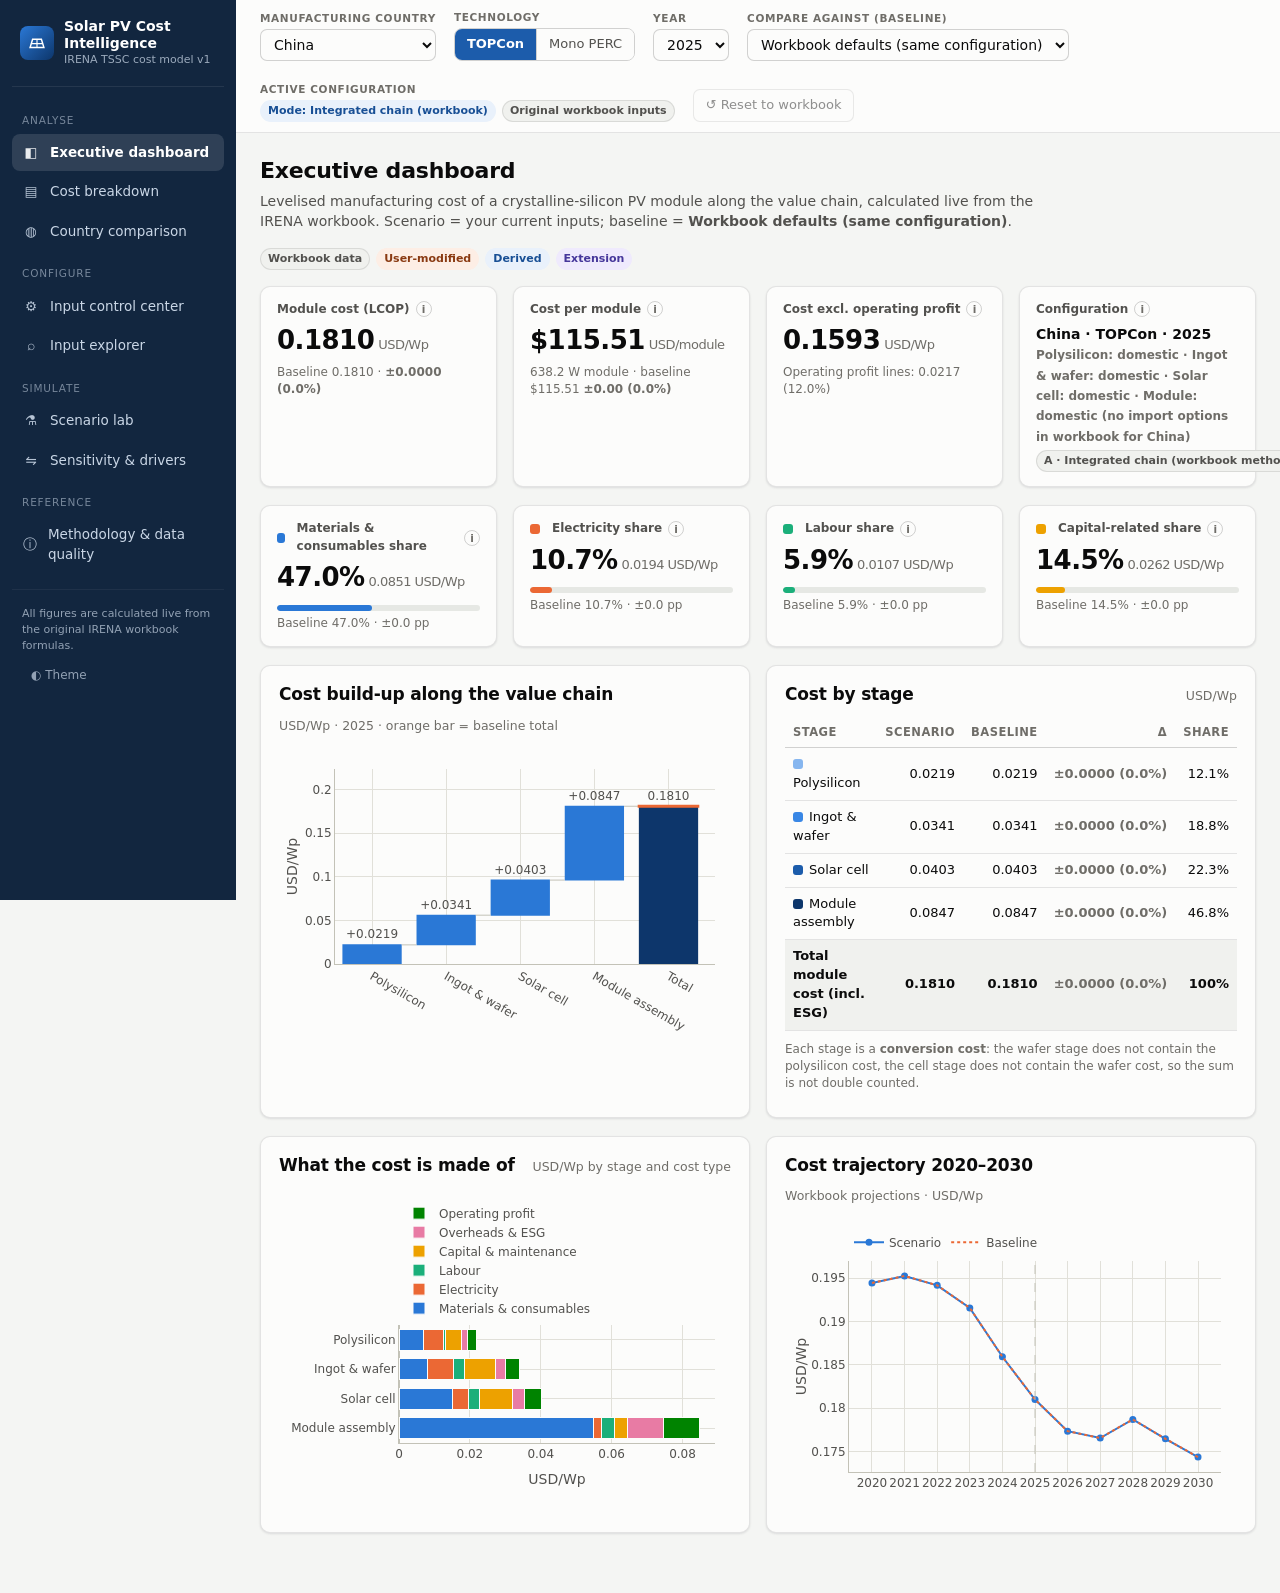
==== app/index.html @ 9cbb44c2 "Add interactive Solar PV manufacturing cost platform built on the IRENA workbook - Workbook ingestio" ====
<!doctype html>
<html lang="en">
<head>
  <meta charset="utf-8">
  <meta name="viewport" content="width=device-width, initial-scale=1">
  <title>Solar PV Cost Intelligence</title>
  <meta name="description" content="Interactive solar PV manufacturing cost analysis built on the IRENA TSSC Solar PV Manufacturing Cost Model v1 workbook.">
  <link rel="icon" href="data:image/svg+xml,%3Csvg xmlns='http://www.w3.org/2000/svg' viewBox='0 0 32 32'%3E%3Crect width='32' height='32' rx='7' fill='%231c5cab'/%3E%3Cpath d='M7 21h18l-3-10H10z' fill='none' stroke='white' stroke-width='2'/%3E%3Cpath d='M9 16h14M16 11v10' stroke='white' stroke-width='1.5'/%3E%3C/svg%3E">
  <link rel="stylesheet" href="assets/css/app.css">
</head>
<body>
  <div class="layout">
    <aside class="sidebar">
      <div class="brand">
        <div class="brand-mark" aria-hidden="true">
          <svg width="20" height="20" viewBox="0 0 32 32"><path d="M5 23h22l-4-13H9z" fill="none" stroke="#fff" stroke-width="2.4"/><path d="M7 17h18M16 10v13" stroke="#fff" stroke-width="1.8"/></svg>
        </div>
        <div>
          <div class="brand-title">Solar PV Cost Intelligence</div>
          <div class="brand-sub">IRENA TSSC cost model v1</div>
        </div>
      </div>
      <nav class="nav" id="nav"></nav>
      <div class="sidebar-foot">
        All figures are calculated live from the original IRENA workbook formulas.
        <div style="margin-top:8px"><button class="btn small ghost" style="color:inherit" data-action="toggle-theme">◐ Theme</button></div>
      </div>
    </aside>
    <div class="main">
      <header class="topbar" id="topbar"></header>
      <main class="content" id="content"><div class="empty">Loading model…</div></main>
    </div>
  </div>
  <div class="modal-back" id="modal"><div class="modal" role="dialog" aria-modal="true" id="modal-body"></div></div>
  <div class="toast" id="toast"></div>
  <input type="file" id="file-import" accept="application/json,.json" hidden>

  <script src="assets/vendor/plotly-2.35.2.min.js"></script>
  <script src="data/model_data.js"></script>
  <script src="assets/js/formula.js"></script>
  <script src="assets/js/engine.js"></script>
  <script src="assets/js/model.js"></script>
  <script src="assets/js/analysis.js"></script>
  <script src="assets/js/app.js"></script>
  <script src="assets/js/pages.js"></script>
</body>
</html>
---- app/assets/css/app.css ----
/* Solar PV Manufacturing Cost Intelligence Platform — styles */
:root {
  color-scheme: light;
  --page: #f4f5f3;
  --surface: #fcfcfb;
  --surface-2: #f0f1ee;
  --surface-3: #e6e8e4;
  --ink: #0b0b0b;
  --ink-2: #52514e;
  --ink-3: #6f6d68;
  --grid: #e1e0d9;
  --axis: #c3c2b7;
  --border: rgba(11, 11, 11, 0.10);
  --border-strong: rgba(11, 11, 11, 0.18);
  --accent: #1c5cab;
  --accent-soft: #e3eefc;
  --accent-ink: #0d366b;
  --good: #006300;
  --bad: #b42323;
  --warn-bg: #fff4dc;
  --warn-ink: #6b4a00;
  --info-bg: #e9f1fb;
  --info-ink: #184f95;
  --mod-bg: #fdeee5;
  --mod-ink: #8a3a12;
  --ext-bg: #efeafd;
  --ext-ink: #46379b;
  --sidebar: #12263f;
  --sidebar-ink: #c9d6e6;
  --sidebar-active: #ffffff;
  --shadow: 0 1px 2px rgba(16, 24, 40, 0.05), 0 1px 3px rgba(16, 24, 40, 0.06);
  /* categorical slots (validated reference palette) */
  --c1: #2a78d6; --c2: #eb6834; --c3: #1baf7a; --c4: #eda100; --c5: #e87ba4; --c6: #008300; --c7: #6250d6;
  /* ordinal stage ramp (blue 250 → 700) */
  --s1: #86b6ef; --s2: #3987e5; --s3: #1c5cab; --s4: #0d366b; --s5: #8c2f39;
  /* diverging poles */
  --dec: #2a78d6; --inc: #e34948;
  --radius: 10px;
  font-family: system-ui, -apple-system, "Segoe UI", Roboto, sans-serif;
}
@media (prefers-color-scheme: dark) {
  :root:not([data-theme="light"]) {
    color-scheme: dark;
    --page: #0d0d0d; --surface: #1a1a19; --surface-2: #222220; --surface-3: #2c2c2a;
    --ink: #f0efec; --ink-2: #c3c2b7; --ink-3: #9a988f; --grid: #2c2c2a; --axis: #383835;
    --border: rgba(255, 255, 255, 0.10); --border-strong: rgba(255, 255, 255, 0.18);
    --accent: #6da7ec; --accent-soft: #16294a; --accent-ink: #b7d3f6;
    --good: #0ca30c; --bad: #f07a7a;
    --warn-bg: #3a2c08; --warn-ink: #f5cf7a; --info-bg: #13253f; --info-ink: #9ec5f4;
    --mod-bg: #3b2014; --mod-ink: #f4b28f; --ext-bg: #251f45; --ext-ink: #c4bbf5;
    --sidebar: #0b1626; --sidebar-ink: #a9b7c9;
    --c1: #3987e5; --c2: #d95926; --c3: #199e70; --c4: #c98500; --c5: #d55181; --c6: #008300; --c7: #9085e9;
    --s1: #184f95; --s2: #2a78d6; --s3: #6da7ec; --s4: #b7d3f6; --s5: #e66767;
    --dec: #3987e5; --inc: #e66767;
  }
}
:root[data-theme="dark"] {
  color-scheme: dark;
  --page: #0d0d0d; --surface: #1a1a19; --surface-2: #222220; --surface-3: #2c2c2a;
  --ink: #f0efec; --ink-2: #c3c2b7; --ink-3: #9a988f; --grid: #2c2c2a; --axis: #383835;
  --border: rgba(255, 255, 255, 0.10); --border-strong: rgba(255, 255, 255, 0.18);
  --accent: #6da7ec; --accent-soft: #16294a; --accent-ink: #b7d3f6;
  --good: #0ca30c; --bad: #f07a7a;
  --warn-bg: #3a2c08; --warn-ink: #f5cf7a; --info-bg: #13253f; --info-ink: #9ec5f4;
  --mod-bg: #3b2014; --mod-ink: #f4b28f; --ext-bg: #251f45; --ext-ink: #c4bbf5;
  --sidebar: #0b1626; --sidebar-ink: #a9b7c9;
  --c1: #3987e5; --c2: #d95926; --c3: #199e70; --c4: #c98500; --c5: #d55181; --c6: #008300; --c7: #9085e9;
  --s1: #184f95; --s2: #2a78d6; --s3: #6da7ec; --s4: #b7d3f6; --s5: #e66767;
  --dec: #3987e5; --inc: #e66767;
}

* { box-sizing: border-box; }
html, body { margin: 0; padding: 0; }
body { background: var(--page); color: var(--ink); font-size: 14px; line-height: 1.45; }
a { color: var(--accent); }
h1, h2, h3, h4 { margin: 0; font-weight: 600; letter-spacing: -0.01em; }
h1 { font-size: 22px; }
h2 { font-size: 17px; }
h3 { font-size: 15px; }
h4 { font-size: 13px; text-transform: uppercase; letter-spacing: 0.04em; color: var(--ink-2); }
p { margin: 0 0 8px; }
code, .mono { font-family: ui-monospace, SFMono-Regular, Menlo, Consolas, monospace; font-size: 12px; }
.num { font-variant-numeric: tabular-nums; text-align: right; white-space: nowrap; }
.muted { color: var(--ink-3); }
.small { font-size: 12px; }
.nowrap { white-space: nowrap; }

/* ---------- layout */
.layout { display: grid; grid-template-columns: 236px minmax(0, 1fr); min-height: 100vh; }
.sidebar { background: var(--sidebar); color: var(--sidebar-ink); padding: 18px 12px; position: sticky; top: 0; height: 100vh; overflow-y: auto; }
.brand { display: flex; gap: 10px; align-items: center; padding: 0 8px 18px; border-bottom: 1px solid rgba(255,255,255,0.08); margin-bottom: 12px; }
.brand-mark { width: 34px; height: 34px; border-radius: 8px; background: linear-gradient(135deg, #2a78d6, #0d366b); display: grid; place-items: center; flex: none; }
.brand-title { color: #fff; font-weight: 650; font-size: 14px; line-height: 1.2; }
.brand-sub { font-size: 11px; opacity: 0.75; }
.nav a { display: flex; align-items: center; gap: 10px; padding: 9px 10px; border-radius: 8px; color: var(--sidebar-ink); text-decoration: none; font-size: 13.5px; margin-bottom: 2px; }
.nav a:hover { background: rgba(255,255,255,0.06); color: #fff; }
.nav a.active { background: rgba(255,255,255,0.12); color: var(--sidebar-active); font-weight: 600; }
.nav .nav-ico { width: 18px; text-align: center; opacity: 0.9; }
.nav-sep { font-size: 10.5px; text-transform: uppercase; letter-spacing: 0.08em; opacity: 0.55; padding: 14px 10px 6px; }
.sidebar-foot { font-size: 11px; opacity: 0.7; padding: 16px 10px 0; border-top: 1px solid rgba(255,255,255,0.08); margin-top: 16px; }

.main { min-width: 0; display: flex; flex-direction: column; }
.topbar { position: sticky; top: 0; z-index: 20; background: var(--surface); border-bottom: 1px solid var(--border); padding: 10px 24px; display: flex; flex-wrap: wrap; gap: 10px 18px; align-items: flex-end; }
.topbar .field { display: flex; flex-direction: column; gap: 3px; }
.topbar .field > span { font-size: 10.5px; text-transform: uppercase; letter-spacing: 0.06em; color: var(--ink-3); font-weight: 600; }
.topbar .spacer { flex: 1; }
.content { padding: 22px 24px 60px; max-width: 1440px; width: 100%; }
.page-head { display: flex; justify-content: space-between; align-items: flex-start; gap: 16px; margin-bottom: 16px; flex-wrap: wrap; }
.page-head p { color: var(--ink-2); margin: 4px 0 0; max-width: 820px; }

/* ---------- controls */
select, input[type="number"], input[type="text"], input[type="search"] {
  font: inherit; color: var(--ink); background: var(--surface); border: 1px solid var(--border-strong); border-radius: 7px; padding: 6px 9px; min-height: 32px;
}
select:focus, input:focus, button:focus-visible { outline: 2px solid var(--accent); outline-offset: 1px; }
input[type="number"] { width: 118px; text-align: right; font-variant-numeric: tabular-nums; }
input.pct { width: 78px; }
input[type="range"] { width: 120px; accent-color: var(--accent); }
.btn { font: inherit; font-size: 13px; border: 1px solid var(--border-strong); background: var(--surface); color: var(--ink); padding: 6px 12px; border-radius: 7px; cursor: pointer; min-height: 32px; display: inline-flex; align-items: center; gap: 6px; white-space: nowrap; }
.btn:hover { background: var(--surface-2); }
.btn.primary { background: var(--accent); border-color: var(--accent); color: #fff; }
:root[data-theme="dark"] .btn.primary { color: #0b0b0b; }
@media (prefers-color-scheme: dark) { :root:not([data-theme="light"]) .btn.primary { color: #0b0b0b; } }
.btn.primary:hover { filter: brightness(1.08); }
.btn.ghost { border-color: transparent; background: transparent; }
.btn.small { font-size: 12px; padding: 3px 8px; min-height: 26px; }
.btn.danger { color: var(--bad); }
.btn[disabled] { opacity: 0.45; cursor: not-allowed; }
.seg { display: inline-flex; border: 1px solid var(--border-strong); border-radius: 8px; overflow: hidden; }
.seg button { font: inherit; font-size: 13px; border: 0; background: var(--surface); color: var(--ink-2); padding: 6px 12px; cursor: pointer; min-height: 30px; }
.seg button + button { border-left: 1px solid var(--border-strong); }
.seg button.on { background: var(--accent); color: #fff; font-weight: 600; }
:root[data-theme="dark"] .seg button.on { color: #0b0b0b; }
@media (prefers-color-scheme: dark) { :root:not([data-theme="light"]) .seg button.on { color: #0b0b0b; } }
.chips { display: flex; flex-wrap: wrap; gap: 6px; }
.chip { display: inline-flex; align-items: center; gap: 6px; border: 1px solid var(--border-strong); border-radius: 999px; padding: 4px 11px; font-size: 12.5px; background: var(--surface); cursor: pointer; user-select: none; color: var(--ink-2); }
.chip.on { background: var(--accent-soft); border-color: var(--accent); color: var(--accent-ink); font-weight: 600; }
.chip input { display: none; }
.toggle { display: inline-flex; align-items: center; gap: 7px; font-size: 13px; color: var(--ink-2); cursor: pointer; }

/* ---------- cards & grid */
.grid { display: grid; gap: 16px; }
.g2 { grid-template-columns: repeat(2, minmax(0, 1fr)); }
.g3 { grid-template-columns: repeat(3, minmax(0, 1fr)); }
.g4 { grid-template-columns: repeat(4, minmax(0, 1fr)); }
.g-21 { grid-template-columns: minmax(0, 2fr) minmax(0, 1fr); }
.g-12 { grid-template-columns: minmax(0, 1fr) minmax(0, 2fr); }
.card { background: var(--surface); border: 1px solid var(--border); border-radius: var(--radius); box-shadow: var(--shadow); padding: 16px 18px; min-width: 0; }
.card-head { display: flex; justify-content: space-between; align-items: baseline; gap: 10px; margin-bottom: 10px; flex-wrap: wrap; }
.card-head .sub { color: var(--ink-3); font-size: 12.5px; }
.section { margin-top: 18px; }
.chart { width: 100%; min-height: 300px; }
.chart.tall { min-height: 420px; }
.chart.short { min-height: 240px; }

/* KPI tiles */
.kpi { padding: 14px 16px; }
.kpi .label { font-size: 12px; color: var(--ink-2); font-weight: 600; display: flex; align-items: center; gap: 6px; }
.kpi .value { font-size: 26px; font-weight: 650; letter-spacing: -0.02em; margin-top: 4px; }
.kpi .value .unit { font-size: 13px; font-weight: 500; color: var(--ink-3); margin-left: 4px; }
.kpi .foot { font-size: 12px; color: var(--ink-3); margin-top: 4px; }
.delta { font-weight: 600; font-variant-numeric: tabular-nums; }
.delta.up { color: var(--bad); }
.delta.down { color: var(--good); }
.delta.zero { color: var(--ink-3); }
.share-bar { height: 6px; background: var(--surface-3); border-radius: 3px; margin-top: 8px; overflow: hidden; }
.share-bar > i { display: block; height: 100%; border-radius: 3px; }

/* tags */
.tag { display: inline-flex; align-items: center; gap: 4px; font-size: 11px; font-weight: 600; padding: 2px 7px; border-radius: 999px; white-space: nowrap; border: 1px solid transparent; }
.tag.wb { background: var(--surface-2); color: var(--ink-2); border-color: var(--border); }
.tag.mod { background: var(--mod-bg); color: var(--mod-ink); }
.tag.der { background: var(--info-bg); color: var(--info-ink); }
.tag.ext { background: var(--ext-bg); color: var(--ext-ink); }
.tag.ill { background: var(--warn-bg); color: var(--warn-ink); }
.tag.fix { background: var(--surface-3); color: var(--ink-3); }
.tag.imp { background: #fde7e9; color: #8c2f39; }
:root[data-theme="dark"] .tag.imp { background: #3d1a1f; color: #f3a6ae; }
@media (prefers-color-scheme: dark) { :root:not([data-theme="light"]) .tag.imp { background: #3d1a1f; color: #f3a6ae; } }

/* notices */
.notice { border-radius: 8px; padding: 10px 12px; font-size: 13px; display: flex; gap: 10px; align-items: flex-start; margin-bottom: 10px; }
.notice .ico { flex: none; font-weight: 700; }
.notice.warn { background: var(--warn-bg); color: var(--warn-ink); }
.notice.info { background: var(--info-bg); color: var(--info-ink); }
.notice.ext { background: var(--ext-bg); color: var(--ext-ink); }

/* tables */
.table-wrap { overflow-x: auto; }
table.data { width: 100%; border-collapse: collapse; font-size: 13px; }
table.data th { text-align: left; font-size: 11.5px; text-transform: uppercase; letter-spacing: 0.04em; color: var(--ink-3); font-weight: 600; padding: 7px 8px; border-bottom: 1px solid var(--border-strong); background: var(--surface); position: sticky; top: 0; white-space: nowrap; }
table.data td { padding: 7px 8px; border-bottom: 1px solid var(--border); vertical-align: middle; }
table.data tr:hover td { background: var(--surface-2); }
table.data tr.total td { font-weight: 650; border-top: 1px solid var(--border-strong); background: var(--surface-2); }
table.data tr.group td { background: var(--surface-2); font-weight: 600; color: var(--ink-2); font-size: 12px; text-transform: uppercase; letter-spacing: 0.04em; }
table.data th.num, table.data td.num { text-align: right; }
table.data tr.dim td { color: var(--ink-3); }
table.data tr.edited td:first-child { box-shadow: inset 3px 0 0 var(--c2); }
.swatch { display: inline-block; width: 10px; height: 10px; border-radius: 3px; margin-right: 6px; vertical-align: -1px; }

/* stage accordions */
details.stage { background: var(--surface); border: 1px solid var(--border); border-radius: var(--radius); margin-bottom: 12px; box-shadow: var(--shadow); }
details.stage > summary { list-style: none; cursor: pointer; padding: 14px 18px; display: grid; grid-template-columns: 28px minmax(0, 1fr) auto; gap: 12px; align-items: center; }
details.stage > summary::-webkit-details-marker { display: none; }
details.stage > summary .chev { transition: transform .15s; color: var(--ink-3); }
details.stage[open] > summary .chev { transform: rotate(90deg); }
details.stage .stage-body { padding: 0 18px 16px; }
.stage-num { width: 28px; height: 28px; border-radius: 50%; display: grid; place-items: center; font-weight: 700; font-size: 13px; color: #fff; }
.stage-meta { display: flex; gap: 18px; flex-wrap: wrap; font-size: 12.5px; color: var(--ink-2); margin-top: 2px; }
.stage-val { font-size: 20px; font-weight: 650; text-align: right; }
details.formula summary { cursor: pointer; color: var(--accent); font-size: 12px; }
details.formula pre { white-space: pre-wrap; word-break: break-all; background: var(--surface-2); padding: 8px; border-radius: 6px; margin: 6px 0 0; font-size: 11.5px; }

/* info tooltip */
.hint { display: inline-grid; place-items: center; width: 16px; height: 16px; border-radius: 50%; border: 1px solid var(--border-strong); color: var(--ink-3); font-size: 10.5px; font-weight: 700; cursor: help; position: relative; flex: none; font-style: normal; }
.hint:hover::after, .hint:focus::after { content: attr(data-tip); position: absolute; left: 50%; bottom: calc(100% + 8px); transform: translateX(-50%); width: max-content; max-width: 300px; background: #12263f; color: #fff; padding: 8px 10px; border-radius: 6px; font-size: 12px; font-weight: 400; line-height: 1.4; z-index: 50; text-transform: none; letter-spacing: 0; white-space: normal; text-align: left; box-shadow: 0 6px 18px rgba(0,0,0,0.2); }

/* params */
.param-row .pname { font-weight: 550; display: flex; align-items: center; gap: 6px; }
.param-row .psrc { font-size: 11px; color: var(--ink-3); }
.param-ctrl { display: flex; gap: 6px; align-items: center; flex-wrap: wrap; }
.group-head { display: flex; justify-content: space-between; align-items: center; cursor: pointer; }
details.pgroup { border: 1px solid var(--border); border-radius: var(--radius); background: var(--surface); margin-bottom: 12px; box-shadow: var(--shadow); }
details.pgroup > summary { list-style: none; cursor: pointer; padding: 12px 16px; display: flex; justify-content: space-between; align-items: center; font-weight: 600; }
details.pgroup > summary::-webkit-details-marker { display: none; }
details.pgroup > .pgroup-body { padding: 0 8px 8px; }

/* modal */
.modal-back { position: fixed; inset: 0; background: rgba(5, 10, 20, 0.45); display: none; align-items: center; justify-content: center; z-index: 100; padding: 20px; }
.modal-back.open { display: flex; }
.modal { background: var(--surface); color: var(--ink); border-radius: 12px; width: min(860px, 100%); max-height: 86vh; overflow: auto; padding: 20px 22px; box-shadow: 0 20px 50px rgba(0,0,0,0.3); }
.modal-head { display: flex; justify-content: space-between; align-items: center; margin-bottom: 12px; }

/* toast */
.toast { position: fixed; right: 20px; bottom: 20px; background: #12263f; color: #fff; padding: 10px 14px; border-radius: 8px; font-size: 13px; z-index: 120; opacity: 0; transform: translateY(8px); transition: all .2s; pointer-events: none; }
.toast.show { opacity: 1; transform: none; }

.legend-row { display: flex; flex-wrap: wrap; gap: 12px; font-size: 12px; color: var(--ink-2); margin-top: 6px; }
.flow { display: flex; align-items: stretch; gap: 0; flex-wrap: wrap; margin: 6px 0 4px; }
.flow .node { flex: 1 1 140px; border: 1px solid var(--border); background: var(--surface-2); padding: 10px 12px; border-radius: 8px; min-width: 130px; }
.flow .arrow { display: grid; place-items: center; padding: 0 6px; color: var(--ink-3); }
.flow .node .t { font-size: 12px; color: var(--ink-3); }
.flow .node .v { font-weight: 650; font-size: 16px; }
.flow .node.excluded { opacity: 0.45; border-style: dashed; }
.kv { display: grid; grid-template-columns: max-content 1fr; gap: 4px 14px; font-size: 13px; }
.kv dt { color: var(--ink-3); }
.kv dd { margin: 0; }
ul.clean { margin: 0; padding-left: 18px; }
ul.clean li { margin-bottom: 5px; }
.empty { padding: 26px; text-align: center; color: var(--ink-3); }

@media (max-width: 1180px) {
  .g4 { grid-template-columns: repeat(2, minmax(0, 1fr)); }
  .g-21, .g-12 { grid-template-columns: minmax(0, 1fr); }
}
@media (max-width: 900px) {
  .layout { grid-template-columns: minmax(0, 1fr); }
  .sidebar { position: static; height: auto; padding: 10px; }
  .brand { padding-bottom: 10px; margin-bottom: 6px; }
  .nav { display: flex; overflow-x: auto; gap: 4px; }
  .nav a { white-space: nowrap; }
  .nav-sep, .sidebar-foot { display: none; }
  .topbar { position: static; padding: 10px 16px; }
  .content { padding: 16px 16px 50px; }
  .g2, .g3 { grid-template-columns: minmax(0, 1fr); }
}
@media (max-width: 560px) { .g4 { grid-template-columns: minmax(0, 1fr); } }
@media print { .sidebar, .topbar { display: none; } .layout { display: block; } }
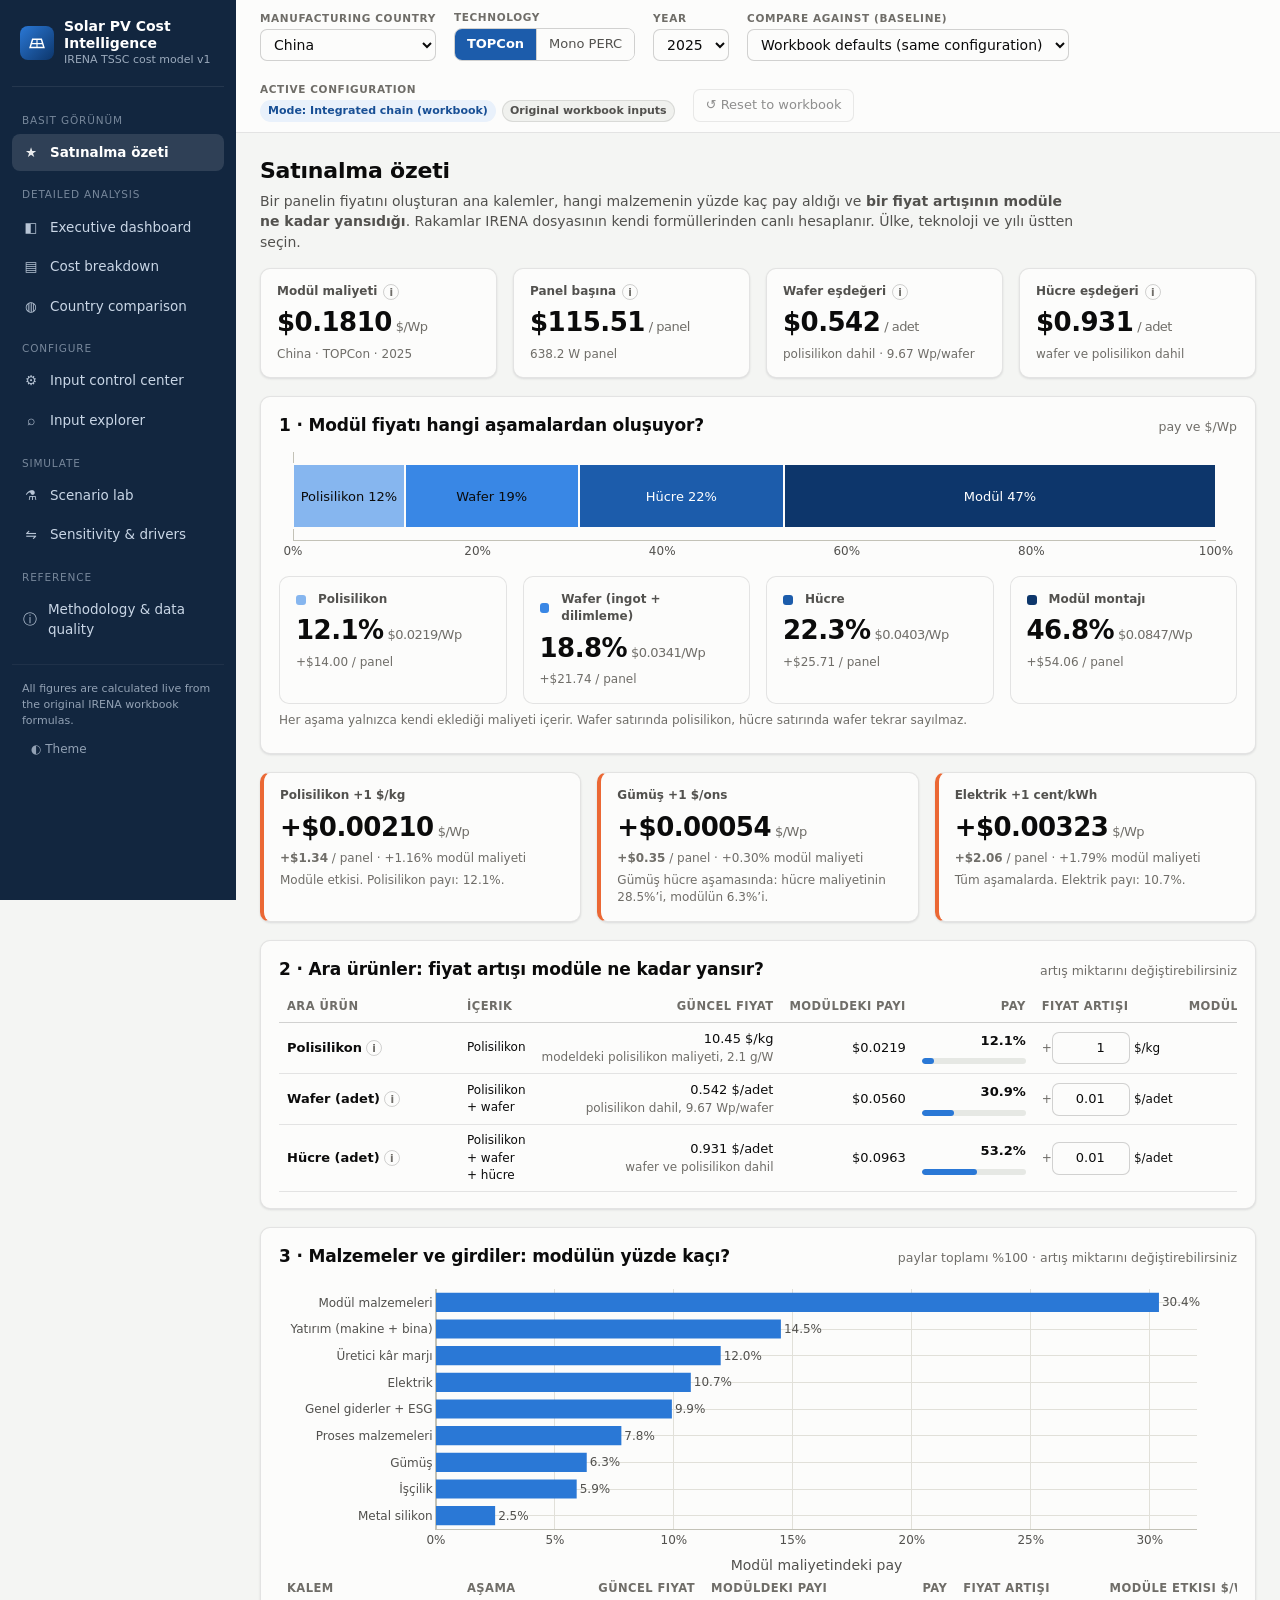
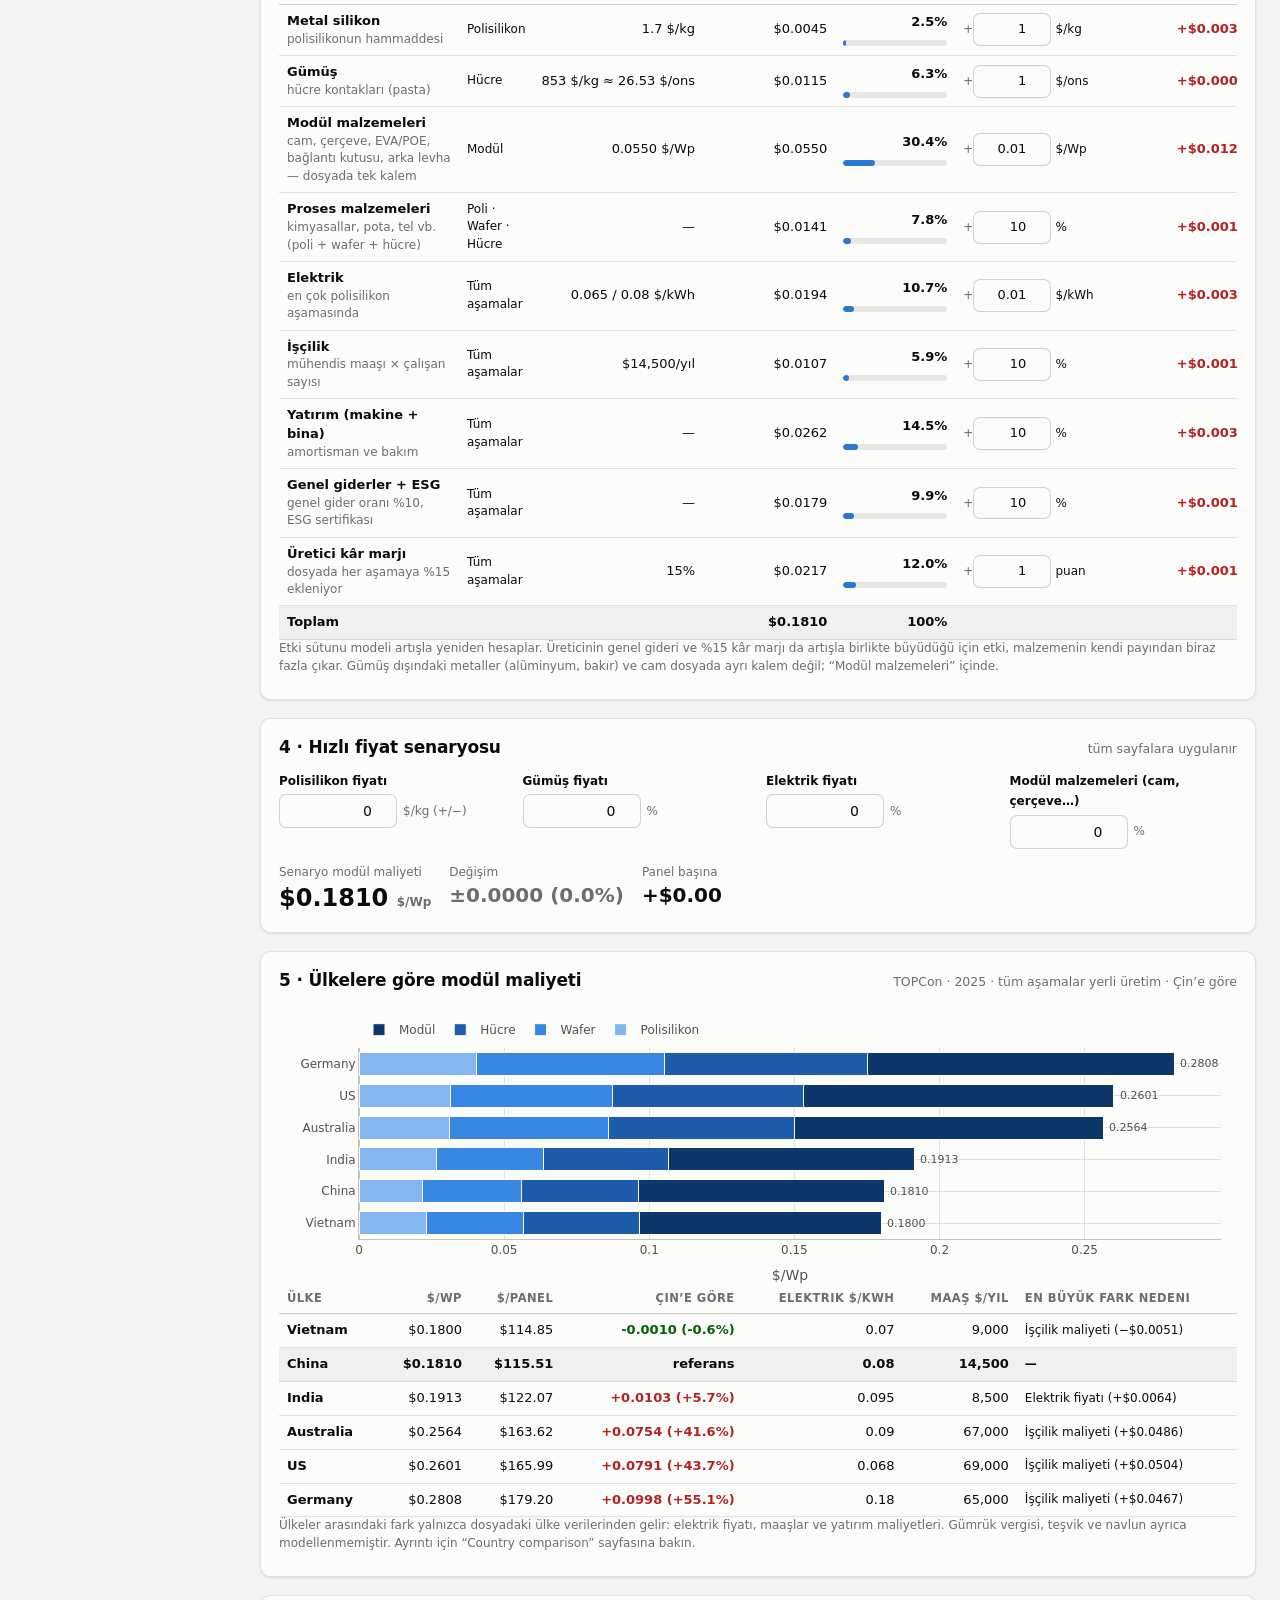
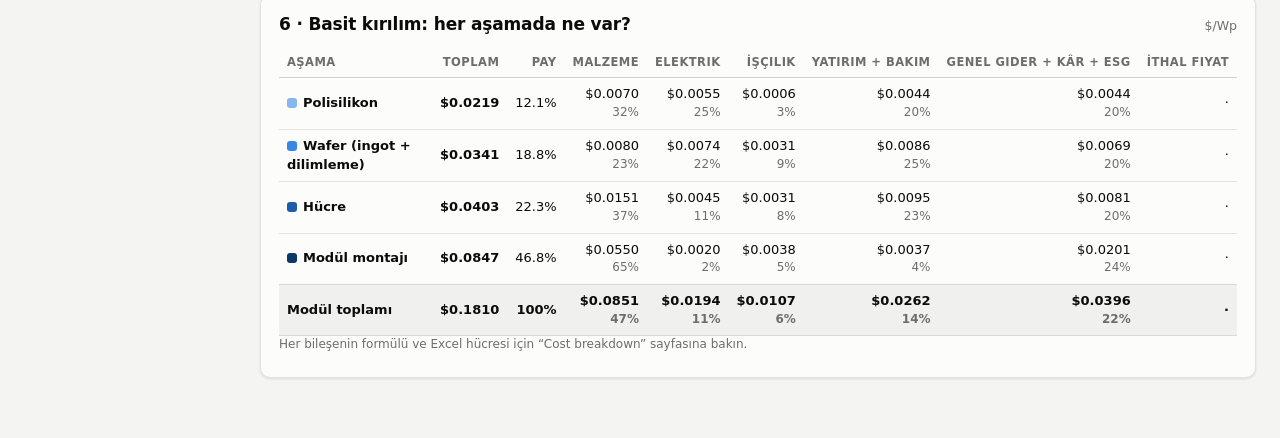
==== commit 060cdd18: "Add simple procurement view (Satınalma özeti) as the start page - Turkish, buyer-oriented page: stag" ====
--- a/app/index.html
+++ b/app/index.html
@@ -43,5 +43,6 @@
   <script src="assets/js/analysis.js"></script>
   <script src="assets/js/app.js"></script>
   <script src="assets/js/pages.js"></script>
+  <script src="assets/js/page_procurement.js"></script>
 </body>
 </html>
